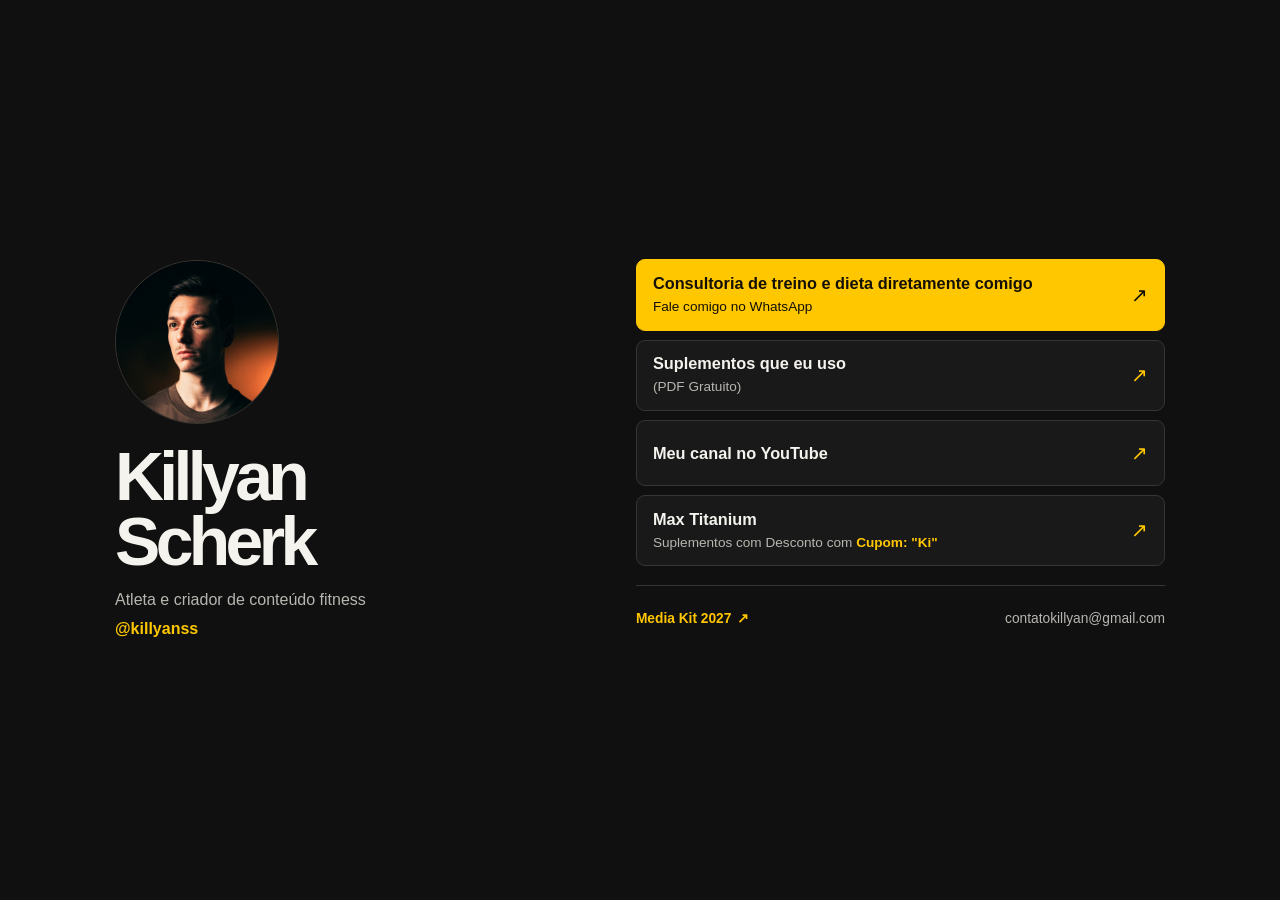
==== index.html @ 79a7a02a "Direciona o botão de consultoria para o WhatsApp" ====
<!DOCTYPE html>
<html lang="pt-BR">
<head>
    <meta charset="UTF-8">
    <meta name="viewport" content="width=device-width, initial-scale=1">
    <meta name="theme-color" content="#101010">
    <meta name="description" content="Consultoria, suplementos e canal de Killyan Scherk.">
    <title>Killyan Scherk | Links</title>
    <link rel="icon" type="image/png" sizes="64x64" href="/links-assets/favicon.png">
    <style>
        :root {
            color-scheme: dark;
            --background: #101010;
            --surface: #191919;
            --text: #f5f3ee;
            --muted: #b8b6b0;
            --line: #373530;
            --yellow: #ffc700;
        }

        *, *::before, *::after { box-sizing: border-box; }
        body {
            margin: 0;
            color: var(--text);
            background: var(--background);
            font: 400 1rem/1.45 "Helvetica Neue", Helvetica, Arial, sans-serif;
        }
        h1, p { margin: 0; }
        a { color: inherit; text-decoration: none; }
        a:focus-visible { outline: 2px solid var(--yellow); outline-offset: 4px; }
        main {
            width: min(1050px, 100% - 80px);
            min-height: 100vh;
            min-height: 100svh;
            margin-inline: auto;
            display: grid;
            grid-template-columns: minmax(0, .9fr) minmax(0, 1.1fr);
            align-content: center;
            align-items: center;
            gap: clamp(2rem, 7vw, 5.5rem);
            padding-block: clamp(2rem, 7vh, 5rem);
        }

        .profile { padding-block: 1rem; }
        .portrait {
            display: block;
            width: clamp(112px, 16vw, 164px);
            height: auto;
            aspect-ratio: 1;
            object-fit: cover;
            border-radius: 50%;
            border: 1px solid var(--line);
            margin-bottom: 1.35rem;
        }
        h1 {
            font-size: clamp(3rem, 5.3vw, 5.5rem);
            line-height: .95;
            font-weight: 700;
            letter-spacing: -.068em;
        }
        h1 span { display: block; }
        .profile p { margin-top: .85rem; color: var(--muted); }
        .profile .handle { margin-top: .4rem; color: var(--yellow); font-weight: 700; }

        .links { display: grid; gap: 9px; list-style: none; padding: 0; margin: 0; }
        .link {
            min-height: 66px;
            display: grid;
            grid-template-columns: minmax(0, 1fr) auto;
            align-items: center;
            gap: 1rem;
            padding: .8rem 1rem;
            background: var(--surface);
            border: 1px solid var(--line);
            border-radius: 9px;
            transition: background .16s, border-color .16s;
        }
        .link:hover { background: #24221b; border-color: var(--yellow); }
        .link strong { display: block; font-size: 1.02rem; line-height: 1.25; }
        .link small { display: block; margin-top: .22rem; color: var(--muted); font-size: .85rem; }
        .arrow { color: var(--yellow); font-size: 1.25rem; line-height: 1; }
        .link.primary { background: var(--yellow); border-color: var(--yellow); color: #141005; }
        .link.primary:hover { background: #ffdb52; border-color: #ffdb52; }
        .primary small, .primary .arrow { color: inherit; }
        .coupon { color: var(--yellow); font-weight: 700; }

        footer {
            margin-top: 1.2rem;
            border-top: 1px solid var(--line);
            padding-top: .65rem;
            display: flex;
            align-items: center;
            justify-content: space-between;
            flex-wrap: wrap;
            gap: .1rem 1rem;
            font-size: .86rem;
            color: var(--muted);
        }
        footer a { display: inline-flex; align-items: center; min-height: 44px; gap: .35rem; }
        footer a:hover { color: var(--yellow); text-decoration: underline; text-underline-offset: .2em; }
        .media-kit { color: var(--yellow); font-weight: 700; }

        @media (max-width: 700px) {
            main { width: min(480px, 100% - 36px); min-height: auto; grid-template-columns: 1fr; gap: 1.6rem; }
            .profile { text-align: center; padding: 0; }
            .portrait { width: 94px; margin: 0 auto .85rem; }
            h1 { font-size: clamp(2.35rem, 8vw, 3.7rem); letter-spacing: -.058em; }
            h1 span { display: inline; }
            .profile p { margin-top: .5rem; }
        }
        @media (prefers-reduced-motion: reduce) {
            .link { transition: none; }
        }
    </style>
</head>
<body>
    <main>
        <header class="profile">
            <img class="portrait" src="/links-assets/perfil.jpg" width="480" height="480" alt="Foto de perfil de Killyan Scherk" fetchpriority="high">
            <h1><span>Killyan</span> <span>Scherk</span></h1>
            <p>Atleta e criador de conteúdo fitness</p>
            <p class="handle">@killyanss</p>
        </header>

        <div>
            <nav aria-label="Links de Killyan Scherk">
                <ul class="links">
                    <li>
                        <a class="link primary" href="https://wa.me/5511912862648">
                            <span><strong>Consultoria de treino e dieta diretamente comigo</strong><small>Fale comigo no WhatsApp</small></span>
                            <span class="arrow" aria-hidden="true">↗</span>
                        </a>
                    </li>
                    <li>
                        <a class="link" href="https://docs.google.com/document/d/15MtBe-vhyfo_fk7Q--4Fxvum4FTevNWfiXPBAMH4Kb0/edit?usp=sharing">
                            <span><strong>Suplementos que eu uso</strong><small>(PDF Gratuito)</small></span>
                            <span class="arrow" aria-hidden="true">↗</span>
                        </a>
                    </li>
                    <li>
                        <a class="link" href="https://www.youtube.com/@killyanss" target="_blank" rel="noopener noreferrer">
                            <strong>Meu canal no YouTube</strong>
                            <span class="arrow" aria-hidden="true">↗</span>
                        </a>
                    </li>
                    <li>
                        <a class="link" href="https://www.maxtitanium.com.br/" target="_blank" rel="noopener noreferrer">
                            <span><strong>Max Titanium</strong><small>Suplementos com Desconto com <span class="coupon">Cupom: "Ki"</span></small></span>
                            <span class="arrow" aria-hidden="true">↗</span>
                        </a>
                    </li>
                </ul>
            </nav>

            <footer>
                <a class="media-kit" href="/mediakit/">Media Kit 2027 <span aria-hidden="true">↗</span></a>
                <a href="mailto:contatokillyan@gmail.com">contatokillyan@gmail.com</a>
            </footer>
        </div>
    </main>
</body>
</html>
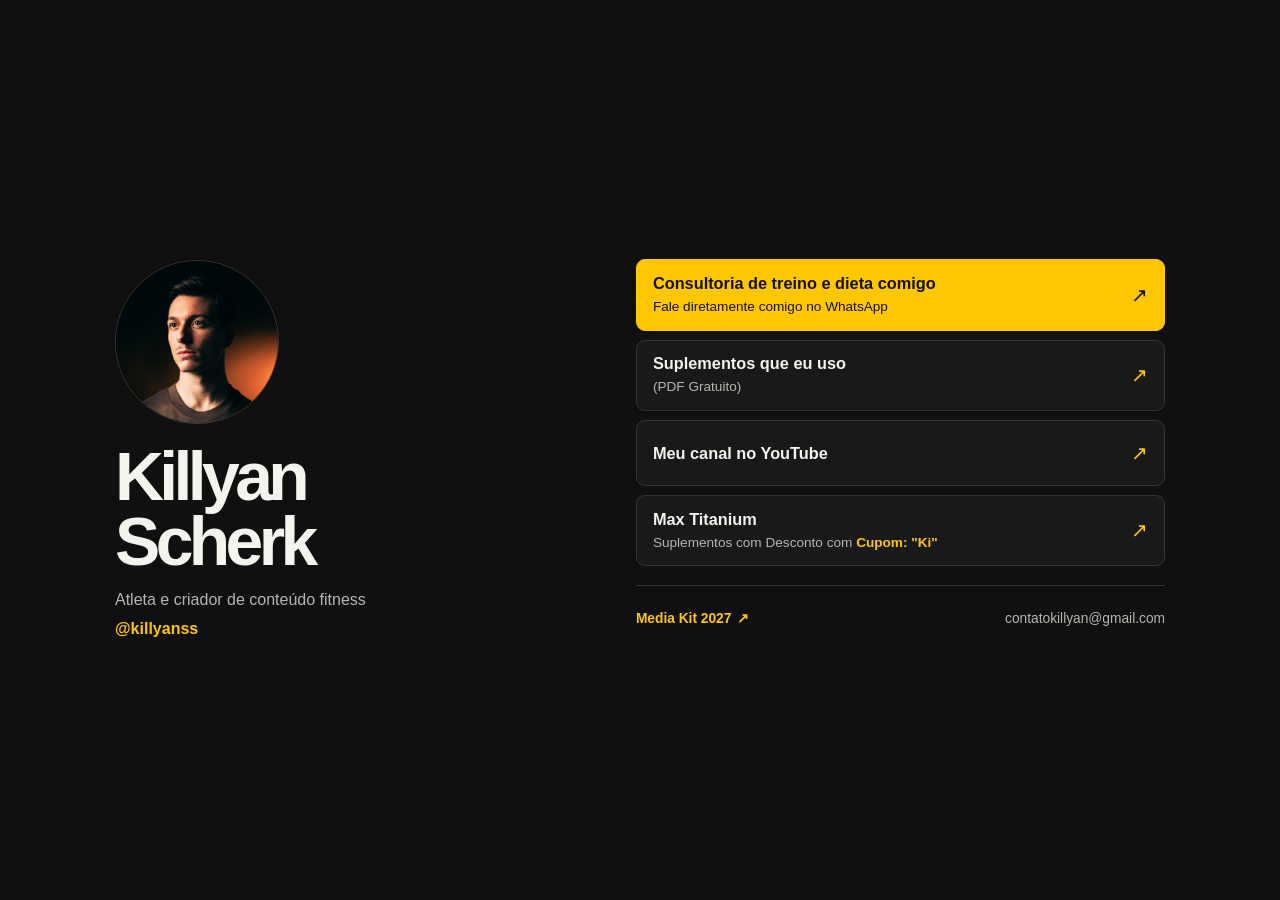
==== commit 9e0ccba8: "Ajusta o texto do botão de consultoria" ====
--- a/index.html
+++ b/index.html
@@ -127,7 +127,7 @@
                 <ul class="links">
                     <li>
                         <a class="link primary" href="https://wa.me/5511912862648">
-                            <span><strong>Consultoria de treino e dieta diretamente comigo</strong><small>Fale comigo no WhatsApp</small></span>
+                            <span><strong>Consultoria de treino e dieta comigo</strong><small>Fale diretamente comigo no WhatsApp</small></span>
                             <span class="arrow" aria-hidden="true">↗</span>
                         </a>
                     </li>
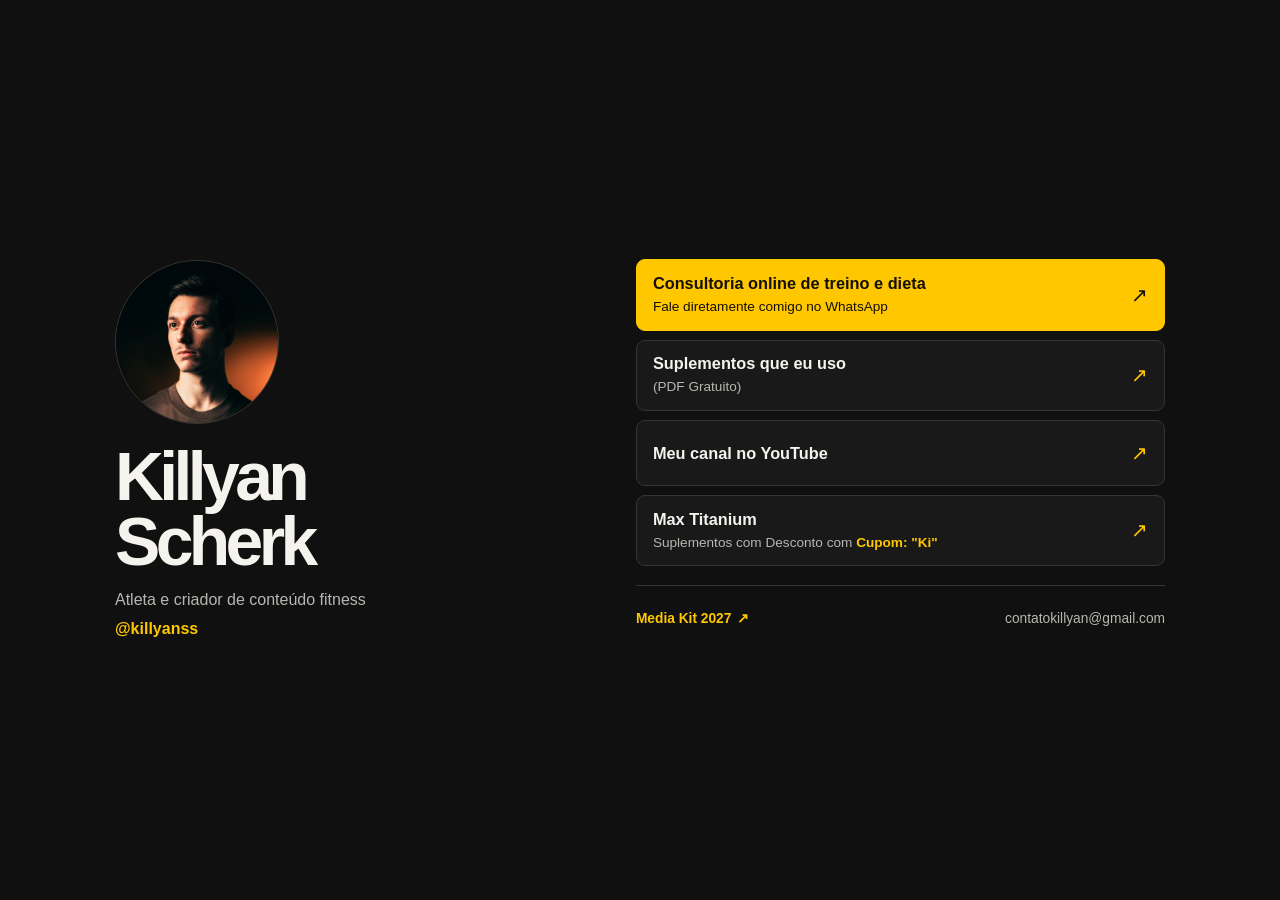
==== commit 8c0bc489: "Atualiza título da consultoria na página de links" ====
--- a/index.html
+++ b/index.html
@@ -127,7 +127,7 @@
                 <ul class="links">
                     <li>
                         <a class="link primary" href="https://wa.me/5511912862648">
-                            <span><strong>Consultoria de treino e dieta comigo</strong><small>Fale diretamente comigo no WhatsApp</small></span>
+                            <span><strong>Consultoria online de treino e dieta</strong><small>Fale diretamente comigo no WhatsApp</small></span>
                             <span class="arrow" aria-hidden="true">↗</span>
                         </a>
                     </li>
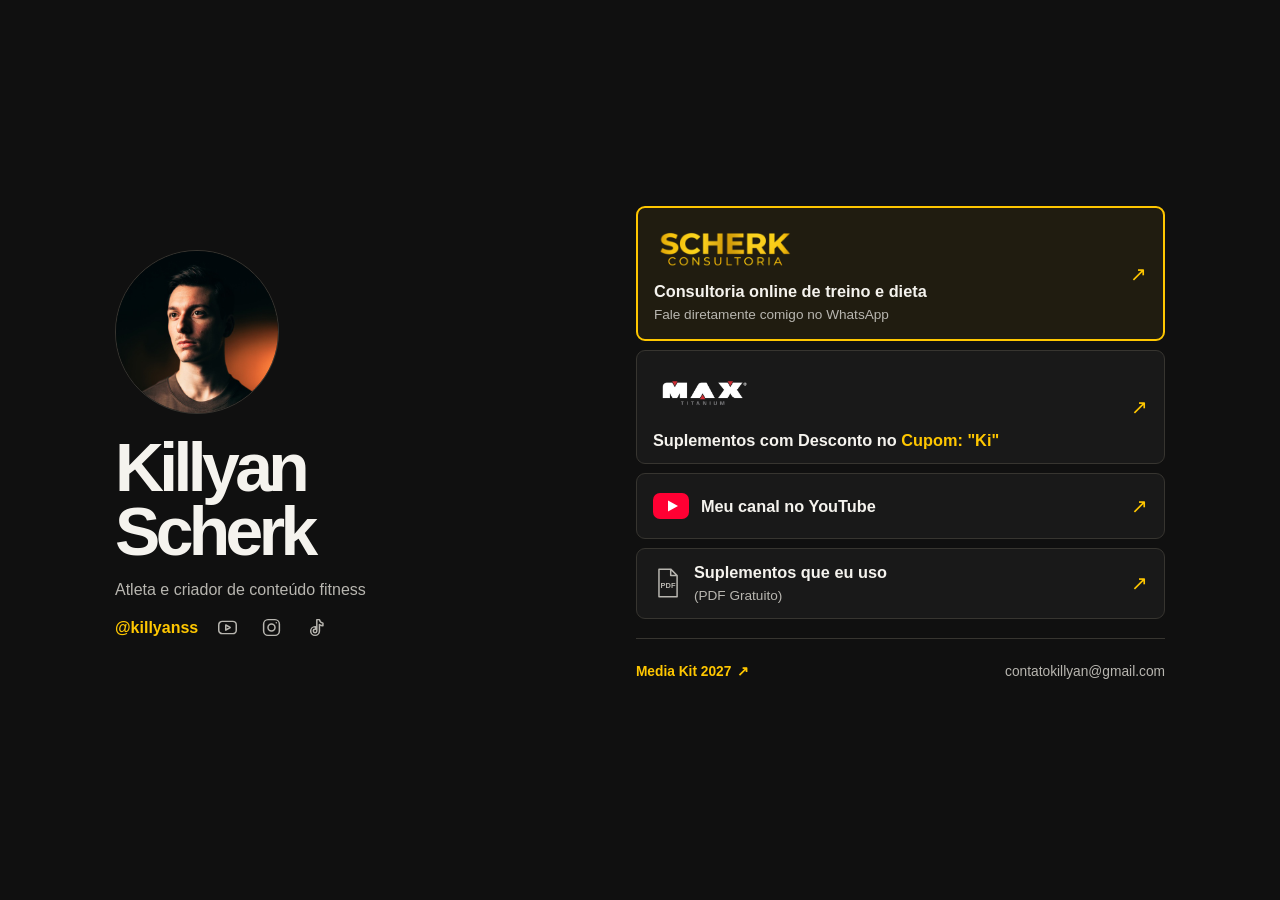
==== commit 1f665afb: "Publica versão aprovada da página de links da bio" ====
--- a/index.html
+++ b/index.html
@@ -6,7 +6,7 @@
     <meta name="theme-color" content="#101010">
     <meta name="description" content="Consultoria, suplementos e canal de Killyan Scherk.">
     <title>Killyan Scherk | Links</title>
-    <link rel="icon" type="image/png" sizes="64x64" href="/links-assets/favicon.png">
+    <link rel="icon" type="image/png" sizes="64x64" href="[data-uri]">
     <style>
         :root {
             color-scheme: dark;
@@ -60,7 +60,12 @@
         }
         h1 span { display: block; }
         .profile p { margin-top: .85rem; color: var(--muted); }
-        .profile .handle { margin-top: .4rem; color: var(--yellow); font-weight: 700; }
+        .profile .handle { color: var(--yellow); font-weight: 700; }
+        .identity { display: flex; align-items: center; flex-wrap: wrap; gap: .45rem; margin-top: .25rem; }
+        .social-links { display: flex; }
+        .social-links a { width: 44px; height: 44px; display: grid; place-items: center; color: var(--muted); border-radius: 6px; }
+        .social-links a:hover { color: var(--yellow); background: var(--surface); }
+        @media (max-width: 700px) { .identity { justify-content: center; } }
 
         .links { display: grid; gap: 9px; list-style: none; padding: 0; margin: 0; }
         .link {
@@ -111,41 +116,59 @@
         @media (prefers-reduced-motion: reduce) {
             .link { transition: none; }
         }
+    
+        .brand-link { min-height: 78px; }
+        .brand-content { display: grid; justify-items: start; gap: .5rem; }
+        .brand-inline { display: flex; align-items: center; gap: .75rem; }
+        .brand-logo { display: block; object-fit: contain; object-position: left center; width: 150px; height: 50px; }
+        .max-logo { mix-blend-mode: screen; width: 144px; height: 58px; }
+        .brand-inline svg { flex: none; }
+        .youtube-logo { width: 36px; height: 26px; }
+        .pdf-icon { width: 29px; height: 32px; color: var(--muted); }
+        .link.primary {
+            background: #201c10;
+            color: var(--text);
+            padding-block: .9rem;
+            border-width: 2px;
+        }
+        .link.primary:hover { background: #2b2411; border-color: #ffdb52; }
+        .primary small { color: var(--muted); }
+        .primary .arrow { color: var(--yellow); }
     </style>
 </head>
 <body>
     <main>
         <header class="profile">
-            <img class="portrait" src="/links-assets/perfil.jpg" width="480" height="480" alt="Foto de perfil de Killyan Scherk" fetchpriority="high">
+            <img class="portrait" src="[data-uri]" width="480" height="480" alt="Foto de perfil de Killyan Scherk" fetchpriority="high">
             <h1><span>Killyan</span> <span>Scherk</span></h1>
             <p>Atleta e criador de conteúdo fitness</p>
-            <p class="handle">@killyanss</p>
+            <div class="identity"><span class="handle">@killyanss</span><nav class="social-links" aria-label="Redes sociais"><a href="https://www.youtube.com/@killyanss" target="_blank" rel="noopener noreferrer" aria-label="YouTube"><svg width="21" height="21" viewBox="0 0 24 24" fill="none" stroke="currentColor" stroke-width="1.7" stroke-linecap="round" stroke-linejoin="round" aria-hidden="true"><rect x="2" y="5" width="20" height="14" rx="4"/><path d="m10 9 5 3-5 3z"/></svg></a><a href="https://www.instagram.com/killyanss" target="_blank" rel="noopener noreferrer" aria-label="Instagram"><svg width="21" height="21" viewBox="0 0 24 24" fill="none" stroke="currentColor" stroke-width="1.7" stroke-linecap="round" stroke-linejoin="round" aria-hidden="true"><rect x="3" y="3" width="18" height="18" rx="5"/><circle cx="12" cy="12" r="4"/><path d="M17.5 6.5h.01"/></svg></a><a href="https://www.tiktok.com/@killyanss" target="_blank" rel="noopener noreferrer" aria-label="TikTok"><svg width="21" height="21" viewBox="0 0 24 24" fill="none" stroke="currentColor" stroke-width="1.7" stroke-linecap="round" stroke-linejoin="round" aria-hidden="true"><path d="M13.5 3h3a5 5 0 0 0 4 4v3a8 8 0 0 1-4-1.4V16a5 5 0 1 1-5-5h.5v3h-.5a2 2 0 1 0 2 2V3Z"/></svg></a></nav></div>
         </header>
 
         <div>
             <nav aria-label="Links de Killyan Scherk">
                 <ul class="links">
                     <li>
-                        <a class="link primary" href="https://wa.me/5511912862648">
-                            <span><strong>Consultoria online de treino e dieta</strong><small>Fale diretamente comigo no WhatsApp</small></span>
+                        <a class="link primary brand-link" href="https://wa.me/5511912862648">
+                            <span class="brand-content"><img class="brand-logo" src="[data-uri]" alt="Scherk Consultoria"><span><strong>Consultoria online de treino e dieta</strong><small>Fale diretamente comigo no WhatsApp</small></span></span>
+                            <span class="arrow" aria-hidden="true">↗</span>
+                        </a>
+                    </li>
+                    <li>
+                        <a class="link brand-link" href="https://www.maxtitanium.com.br/" target="_blank" rel="noopener noreferrer">
+                            <span class="brand-content"><img class="brand-logo max-logo" src="[data-uri]" alt="Max Titanium"><strong>Suplementos com Desconto no <span class="coupon">Cupom: "Ki"</span></strong></span>
+                            <span class="arrow" aria-hidden="true">↗</span>
+                        </a>
+                    </li>
+                    <li>
+                        <a class="link" href="https://www.youtube.com/@killyanss" target="_blank" rel="noopener noreferrer">
+                            <span class="brand-inline"><svg class="youtube-logo" viewBox="0 0 36 26" aria-hidden="true"><rect width="36" height="26" rx="7" fill="#ff0033"/><path d="m15 7.5 10 5.5-10 5.5z" fill="#fff"/></svg><strong>Meu canal no YouTube</strong></span>
                             <span class="arrow" aria-hidden="true">↗</span>
                         </a>
                     </li>
                     <li>
                         <a class="link" href="https://docs.google.com/document/d/15MtBe-vhyfo_fk7Q--4Fxvum4FTevNWfiXPBAMH4Kb0/edit?usp=sharing">
-                            <span><strong>Suplementos que eu uso</strong><small>(PDF Gratuito)</small></span>
-                            <span class="arrow" aria-hidden="true">↗</span>
-                        </a>
-                    </li>
-                    <li>
-                        <a class="link" href="https://www.youtube.com/@killyanss" target="_blank" rel="noopener noreferrer">
-                            <strong>Meu canal no YouTube</strong>
-                            <span class="arrow" aria-hidden="true">↗</span>
-                        </a>
-                    </li>
-                    <li>
-                        <a class="link" href="https://www.maxtitanium.com.br/" target="_blank" rel="noopener noreferrer">
-                            <span><strong>Max Titanium</strong><small>Suplementos com Desconto com <span class="coupon">Cupom: "Ki"</span></small></span>
+                            <span class="brand-inline"><svg class="pdf-icon" viewBox="0 0 26 30" fill="none" aria-hidden="true"><path d="M5 2h11l6 6v20H5zM16 2v6h6" stroke="currentColor" stroke-width="1.4" stroke-linejoin="round"/><text x="13.5" y="20" text-anchor="middle" fill="currentColor" font-family="Arial,sans-serif" font-size="7" font-weight="700">PDF</text></svg><span><strong>Suplementos que eu uso</strong><small>(PDF Gratuito)</small></span></span>
                             <span class="arrow" aria-hidden="true">↗</span>
                         </a>
                     </li>
@@ -153,7 +176,7 @@
             </nav>
 
             <footer>
-                <a class="media-kit" href="/mediakit/">Media Kit 2027 <span aria-hidden="true">↗</span></a>
+                <a class="media-kit" href="https://killyan.com.br/mediakit/">Media Kit 2027 <span aria-hidden="true">↗</span></a>
                 <a href="mailto:contatokillyan@gmail.com">contatokillyan@gmail.com</a>
             </footer>
         </div>
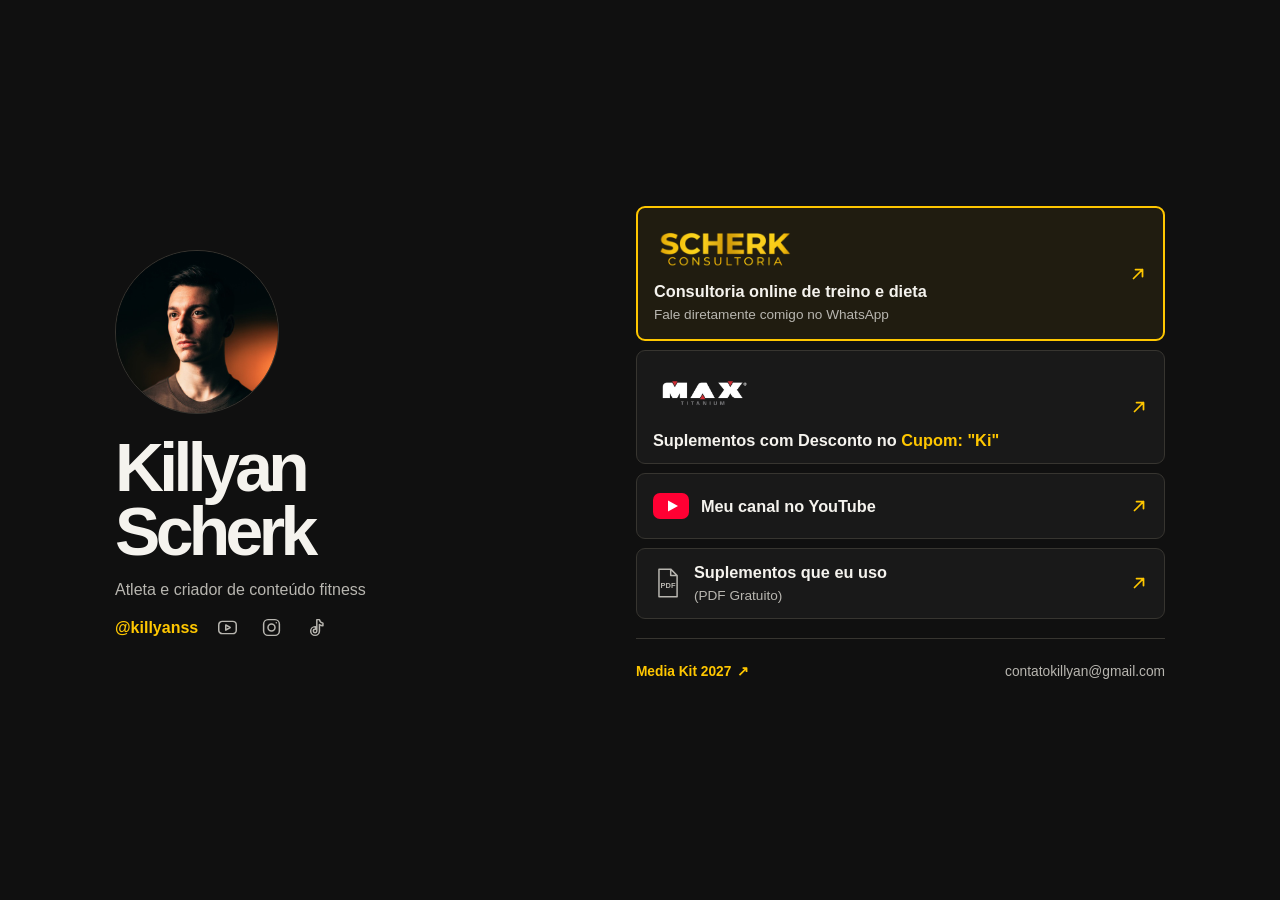
==== commit fe3b8b73: "Padroniza setas amarelas dos botões em todos os dispositivos" ====
--- a/index.html
+++ b/index.html
@@ -151,25 +151,25 @@
                     <li>
                         <a class="link primary brand-link" href="https://wa.me/5511912862648">
                             <span class="brand-content"><img class="brand-logo" src="[data-uri]" alt="Scherk Consultoria"><span><strong>Consultoria online de treino e dieta</strong><small>Fale diretamente comigo no WhatsApp</small></span></span>
-                            <span class="arrow" aria-hidden="true">↗</span>
+                            <svg class="arrow" width="18" height="18" viewBox="0 0 18 18" fill="none" stroke="currentColor" stroke-width="1.75" stroke-linecap="round" stroke-linejoin="round" aria-hidden="true" focusable="false"><path d="M4.5 13.5l9-9m-7 0h7v7"/></svg>
                         </a>
                     </li>
                     <li>
                         <a class="link brand-link" href="https://www.maxtitanium.com.br/" target="_blank" rel="noopener noreferrer">
                             <span class="brand-content"><img class="brand-logo max-logo" src="[data-uri]" alt="Max Titanium"><strong>Suplementos com Desconto no <span class="coupon">Cupom: "Ki"</span></strong></span>
-                            <span class="arrow" aria-hidden="true">↗</span>
+                            <svg class="arrow" width="18" height="18" viewBox="0 0 18 18" fill="none" stroke="currentColor" stroke-width="1.75" stroke-linecap="round" stroke-linejoin="round" aria-hidden="true" focusable="false"><path d="M4.5 13.5l9-9m-7 0h7v7"/></svg>
                         </a>
                     </li>
                     <li>
                         <a class="link" href="https://www.youtube.com/@killyanss" target="_blank" rel="noopener noreferrer">
                             <span class="brand-inline"><svg class="youtube-logo" viewBox="0 0 36 26" aria-hidden="true"><rect width="36" height="26" rx="7" fill="#ff0033"/><path d="m15 7.5 10 5.5-10 5.5z" fill="#fff"/></svg><strong>Meu canal no YouTube</strong></span>
-                            <span class="arrow" aria-hidden="true">↗</span>
+                            <svg class="arrow" width="18" height="18" viewBox="0 0 18 18" fill="none" stroke="currentColor" stroke-width="1.75" stroke-linecap="round" stroke-linejoin="round" aria-hidden="true" focusable="false"><path d="M4.5 13.5l9-9m-7 0h7v7"/></svg>
                         </a>
                     </li>
                     <li>
                         <a class="link" href="https://docs.google.com/document/d/15MtBe-vhyfo_fk7Q--4Fxvum4FTevNWfiXPBAMH4Kb0/edit?usp=sharing">
                             <span class="brand-inline"><svg class="pdf-icon" viewBox="0 0 26 30" fill="none" aria-hidden="true"><path d="M5 2h11l6 6v20H5zM16 2v6h6" stroke="currentColor" stroke-width="1.4" stroke-linejoin="round"/><text x="13.5" y="20" text-anchor="middle" fill="currentColor" font-family="Arial,sans-serif" font-size="7" font-weight="700">PDF</text></svg><span><strong>Suplementos que eu uso</strong><small>(PDF Gratuito)</small></span></span>
-                            <span class="arrow" aria-hidden="true">↗</span>
+                            <svg class="arrow" width="18" height="18" viewBox="0 0 18 18" fill="none" stroke="currentColor" stroke-width="1.75" stroke-linecap="round" stroke-linejoin="round" aria-hidden="true" focusable="false"><path d="M4.5 13.5l9-9m-7 0h7v7"/></svg>
                         </a>
                     </li>
                 </ul>
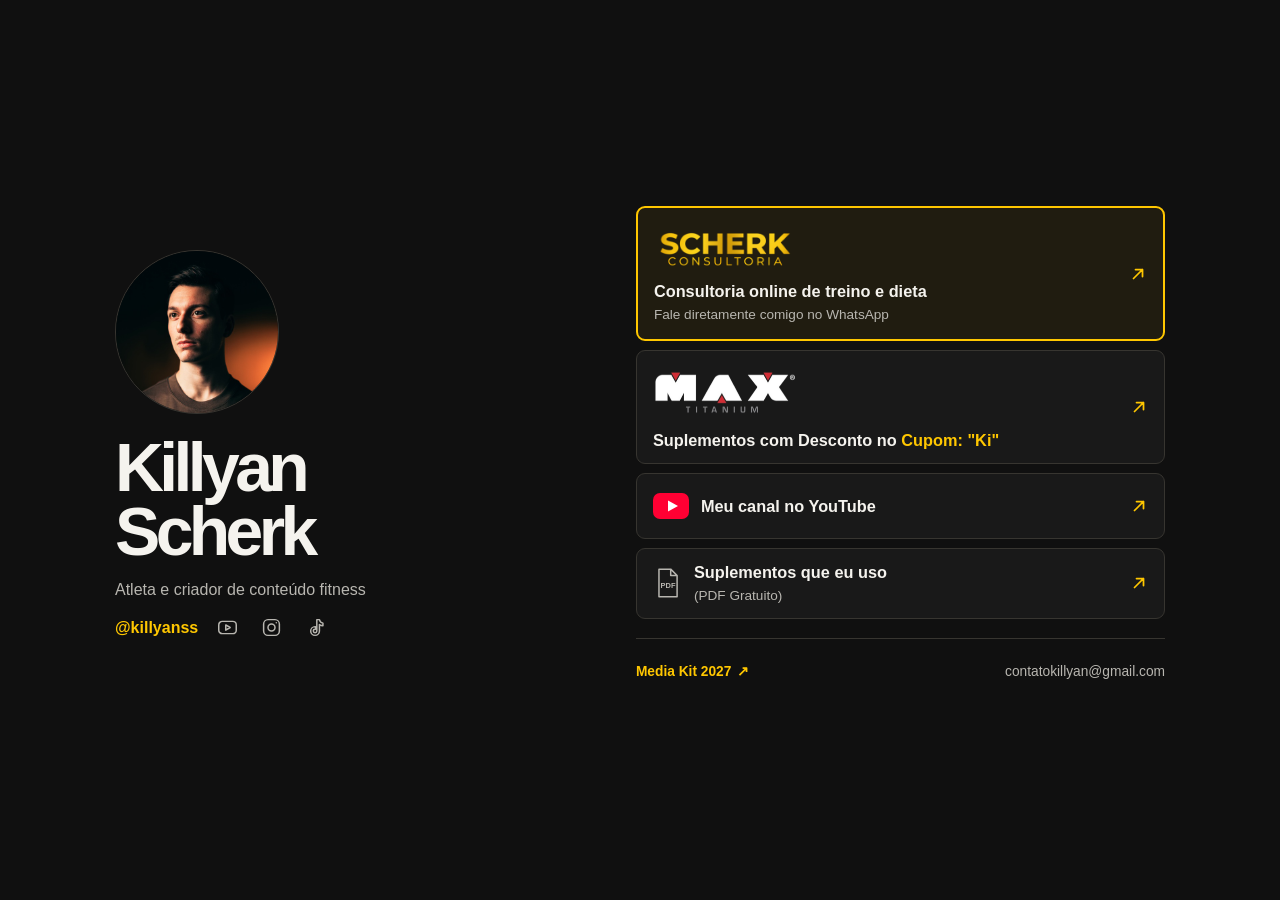
==== commit e1a80b82: "Recorta margens vazias do logo da Max Titanium" ====
--- a/index.html
+++ b/index.html
@@ -156,7 +156,7 @@
                     </li>
                     <li>
                         <a class="link brand-link" href="https://www.maxtitanium.com.br/" target="_blank" rel="noopener noreferrer">
-                            <span class="brand-content"><img class="brand-logo max-logo" src="[data-uri]" alt="Max Titanium"><strong>Suplementos com Desconto no <span class="coupon">Cupom: "Ki"</span></strong></span>
+                            <span class="brand-content"><img class="brand-logo max-logo" src="[data-uri]" alt="Max Titanium"><strong>Suplementos com Desconto no <span class="coupon">Cupom: "Ki"</span></strong></span>
                             <svg class="arrow" width="18" height="18" viewBox="0 0 18 18" fill="none" stroke="currentColor" stroke-width="1.75" stroke-linecap="round" stroke-linejoin="round" aria-hidden="true" focusable="false"><path d="M4.5 13.5l9-9m-7 0h7v7"/></svg>
                         </a>
                     </li>
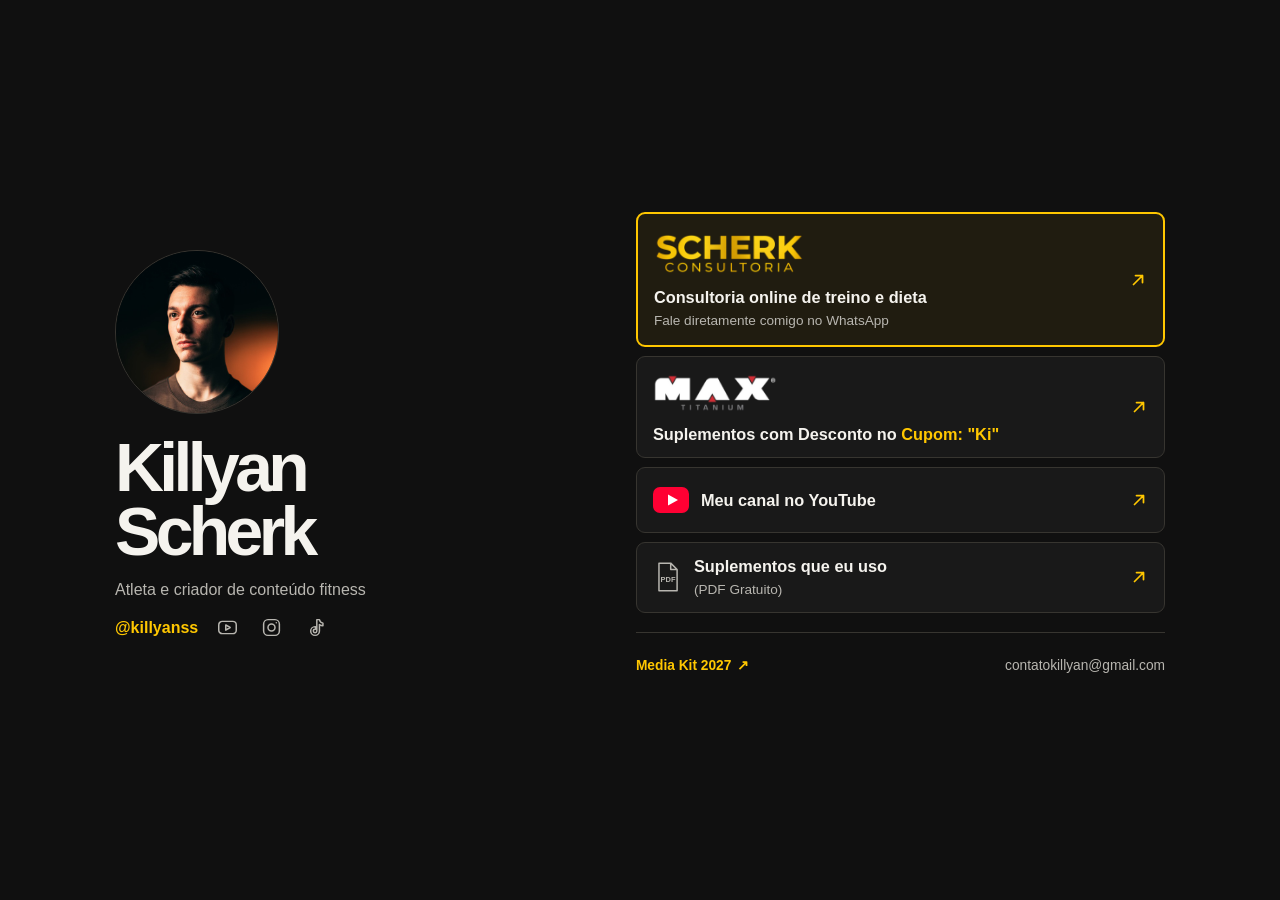
==== commit 4ac106f5: "Equilibra tamanho dos logos na página de links" ====
--- a/index.html
+++ b/index.html
@@ -121,7 +121,7 @@
         .brand-content { display: grid; justify-items: start; gap: .5rem; }
         .brand-inline { display: flex; align-items: center; gap: .75rem; }
         .brand-logo { display: block; object-fit: contain; object-position: left center; width: 150px; height: 50px; }
-        .max-logo { mix-blend-mode: screen; width: 144px; height: 58px; }
+        .max-logo { mix-blend-mode: screen; width: 124px; height: 46px; }
         .brand-inline svg { flex: none; }
         .youtube-logo { width: 36px; height: 26px; }
         .pdf-icon { width: 29px; height: 32px; color: var(--muted); }
@@ -150,7 +150,7 @@
                 <ul class="links">
                     <li>
                         <a class="link primary brand-link" href="https://wa.me/5511912862648">
-                            <span class="brand-content"><img class="brand-logo" src="[data-uri]" alt="Scherk Consultoria"><span><strong>Consultoria online de treino e dieta</strong><small>Fale diretamente comigo no WhatsApp</small></span></span>
+                            <span class="brand-content"><img class="brand-logo" src="[data-uri]" alt="Scherk Consultoria"><span><strong>Consultoria online de treino e dieta</strong><small>Fale diretamente comigo no WhatsApp</small></span></span>
                             <svg class="arrow" width="18" height="18" viewBox="0 0 18 18" fill="none" stroke="currentColor" stroke-width="1.75" stroke-linecap="round" stroke-linejoin="round" aria-hidden="true" focusable="false"><path d="M4.5 13.5l9-9m-7 0h7v7"/></svg>
                         </a>
                     </li>
